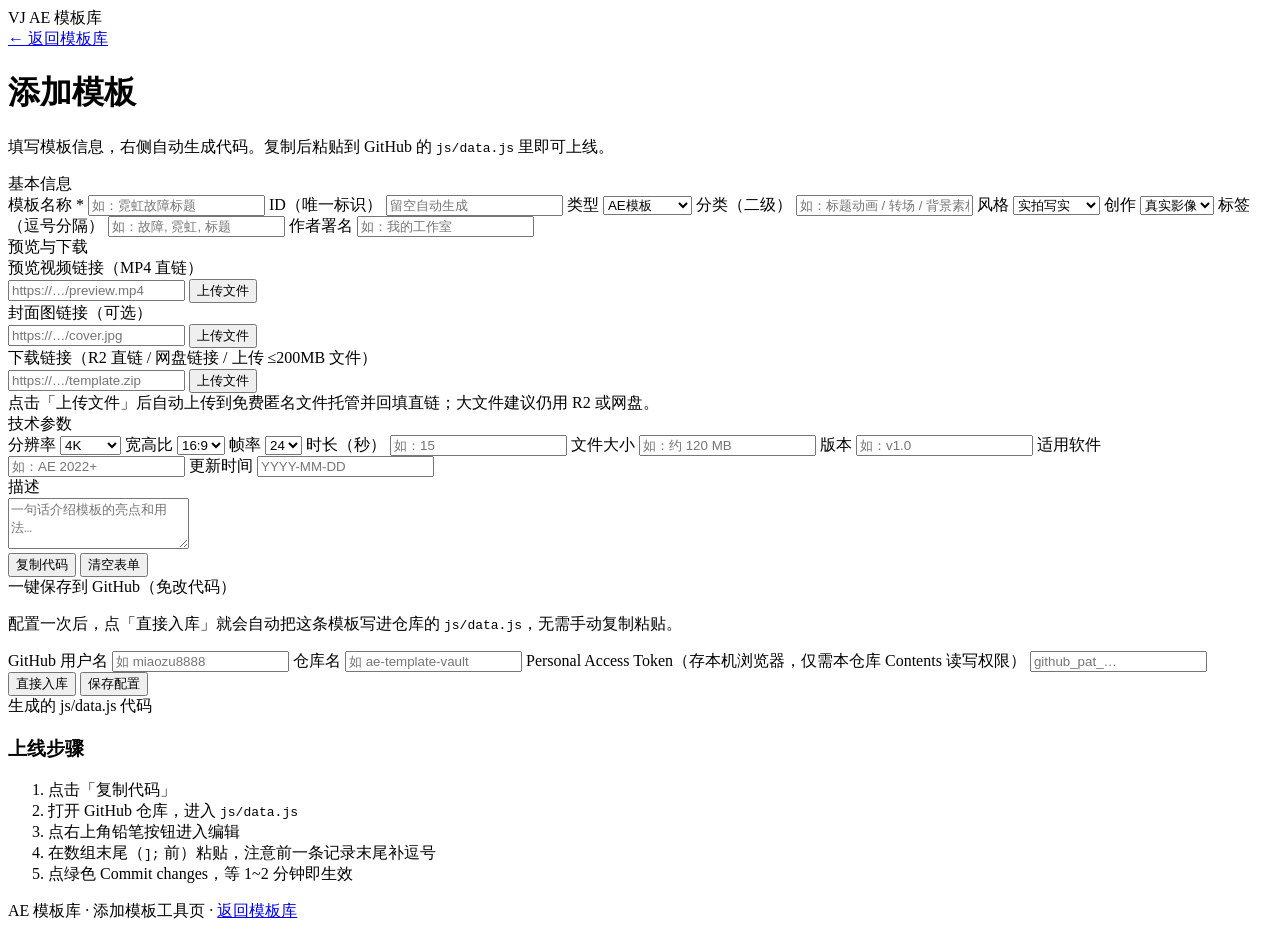
==== add.html @ 1073b0d0 "restore correct file: add.html" ====
<!DOCTYPE html>
<html lang="zh-CN">
<head>
  <meta charset="UTF-8" />
  <meta name="viewport" content="width=device-width, initial-scale=1.0" />
  <title>添加模板 · AE 模板库</title>
  <link rel="stylesheet" href="css/style.css" />
  <link rel="stylesheet" href="css/add.css" />
</head>
<body>
  <header class="topbar">
    <div class="topbar-inner">
      <div class="brand">
        <span class="brand-mark">VJ</span>
        <span class="brand-name">AE 模板库</span>
      </div>
      <div class="topbar-actions">
        <a class="add-btn" href="index.html">← 返回模板库</a>
      </div>
    </div>
  </header>

  <main class="add-main">
    <div class="add-col form-col">
      <h1 class="page-title">添加模板</h1>
      <p class="page-desc">填写模板信息，右侧自动生成代码。复制后粘贴到 GitHub 的 <code>js/data.js</code> 里即可上线。</p>

      <div class="form-section">基本信息</div>
      <div class="form-grid">
        <label class="field">
          <span>模板名称 *</span>
          <input type="text" id="f-name" placeholder="如：霓虹故障标题" />
        </label>
        <label class="field">
          <span>ID（唯一标识）</span>
          <input type="text" id="f-id" placeholder="留空自动生成" />
        </label>
        <label class="field">
          <span>类型</span>
          <select id="f-type">
            <option>AE模板</option><option>Pr模板</option><option>视频素材</option><option>C4D模型</option><option>FCP模板</option><option>3dMax模型</option><option>其他</option>
          </select>
        </label>
        <label class="field">
          <span>分类（二级）</span>
          <input type="text" id="f-category" placeholder="如：标题动画 / 转场 / 背景素材" />
        </label>
        <label class="field">
          <span>风格</span>
          <select id="f-style">
            <option>实拍写实</option><option>立体三维</option><option>平面二维</option><option>抽象光影</option><option>故障风</option><option>霓虹赛博</option><option>粒子光效</option><option>简约卡通风</option>
          </select>
        </label>
        <label class="field">
          <span>创作</span>
          <select id="f-source">
            <option>真实影像</option><option>含AI</option><option>不含AI</option>
          </select>
        </label>
        <label class="field">
          <span>标签（逗号分隔）</span>
          <input type="text" id="f-tags" placeholder="如：故障, 霓虹, 标题" />
        </label>
        <label class="field">
          <span>作者署名</span>
          <input type="text" id="f-creator" placeholder="如：我的工作室" />
        </label>
      </div>

      <div class="form-section">预览与下载</div>
      <div class="form-grid">
        <label class="field span-2">
          <span>预览视频链接（MP4 直链）</span>
          <div class="input-row">
            <input type="text" id="f-previewVideo" placeholder="https://…/preview.mp4" />
            <button type="button" class="upload-btn" data-target="f-previewVideo" data-accept="video/*">上传文件</button>
          </div>
        </label>
        <label class="field span-2">
          <span>封面图链接（可选）</span>
          <div class="input-row">
            <input type="text" id="f-coverImage" placeholder="https://…/cover.jpg" />
            <button type="button" class="upload-btn" data-target="f-coverImage" data-accept="image/*">上传文件</button>
          </div>
        </label>
        <label class="field span-2">
          <span>下载链接（R2 直链 / 网盘链接 / 上传 ≤200MB 文件）</span>
          <div class="input-row">
            <input type="text" id="f-downloadUrl" placeholder="https://…/template.zip" />
            <button type="button" class="upload-btn" data-target="f-downloadUrl" data-accept=".zip,.rar,.7z,.aep,.prproj">上传文件</button>
          </div>
        </label>
      </div>
      <div class="upload-hint">点击「上传文件」后自动上传到免费匿名文件托管并回填直链；大文件建议仍用 R2 或网盘。</div>

      <div class="form-section">技术参数</div>
      <div class="form-grid">
        <label class="field">
          <span>分辨率</span>
          <select id="f-resolution">
            <option>4K</option><option>1080P</option><option>720P</option>
          </select>
        </label>
        <label class="field">
          <span>宽高比</span>
          <select id="f-ratio">
            <option>16:9</option><option>9:16</option><option>1:1</option><option>4:3</option>
          </select>
        </label>
        <label class="field">
          <span>帧率</span>
          <select id="f-fps">
            <option>24</option><option>25</option><option>30</option><option>60</option>
          </select>
        </label>
        <label class="field">
          <span>时长（秒）</span>
          <input type="number" id="f-duration" min="0" placeholder="如：15" />
        </label>
        <label class="field">
          <span>文件大小</span>
          <input type="text" id="f-fileSize" placeholder="如：约 120 MB" />
        </label>
        <label class="field">
          <span>版本</span>
          <input type="text" id="f-version" placeholder="如：v1.0" />
        </label>
        <label class="field">
          <span>适用软件</span>
          <input type="text" id="f-software" placeholder="如：AE 2022+" />
        </label>
        <label class="field">
          <span>更新时间</span>
          <input type="text" id="f-updatedAt" placeholder="YYYY-MM-DD" />
        </label>
      </div>

      <div class="form-section">描述</div>
      <textarea id="f-description" class="field-textarea" rows="3" placeholder="一句话介绍模板的亮点和用法…"></textarea>

      <div class="form-actions">
        <button class="add-btn" id="btn-copy">复制代码</button>
        <button class="tool-btn" id="btn-clear">清空表单</button>
      </div>

      <div class="github-save">
        <div class="form-section">一键保存到 GitHub（免改代码）</div>
        <p class="page-desc">配置一次后，点「直接入库」就会自动把这条模板写进仓库的 <code>js/data.js</code>，无需手动复制粘贴。</p>
        <div class="form-grid">
          <label class="field">
            <span>GitHub 用户名</span>
            <input type="text" id="gh-owner" placeholder="如 miaozu8888" />
          </label>
          <label class="field">
            <span>仓库名</span>
            <input type="text" id="gh-repo" placeholder="如 ae-template-vault" />
          </label>
          <label class="field span-2">
            <span>Personal Access Token（存本机浏览器，仅需本仓库 Contents 读写权限）</span>
            <input type="password" id="gh-token" placeholder="github_pat_…" />
          </label>
        </div>
        <div class="form-actions">
          <button class="add-btn" id="btn-save-github">直接入库</button>
          <button class="tool-btn" id="btn-save-config">保存配置</button>
        </div>
        <div class="save-status" id="save-status"></div>
      </div>
    </div>

    <div class="add-col code-col">
      <div class="code-head">
        <span>生成的 js/data.js 代码</span>
        <span class="code-status" id="code-status"></span>
      </div>
      <pre id="code-output" class="code-output"></pre>

      <div class="usage-steps">
        <h3>上线步骤</h3>
        <ol>
          <li>点击「复制代码」</li>
          <li>打开 GitHub 仓库，进入 <code>js/data.js</code></li>
          <li>点右上角铅笔按钮进入编辑</li>
          <li>在数组末尾（<code>];</code> 前）粘贴，注意前一条记录末尾补逗号</li>
          <li>点绿色 Commit changes，等 1~2 分钟即生效</li>
        </ol>
      </div>
    </div>
  </main>

  <footer class="site-footer">
    <p>AE 模板库 · 添加模板工具页 · <a href="index.html">返回模板库</a></p>
  </footer>

  <script src="js/add.js"></script>
</body>
</html>
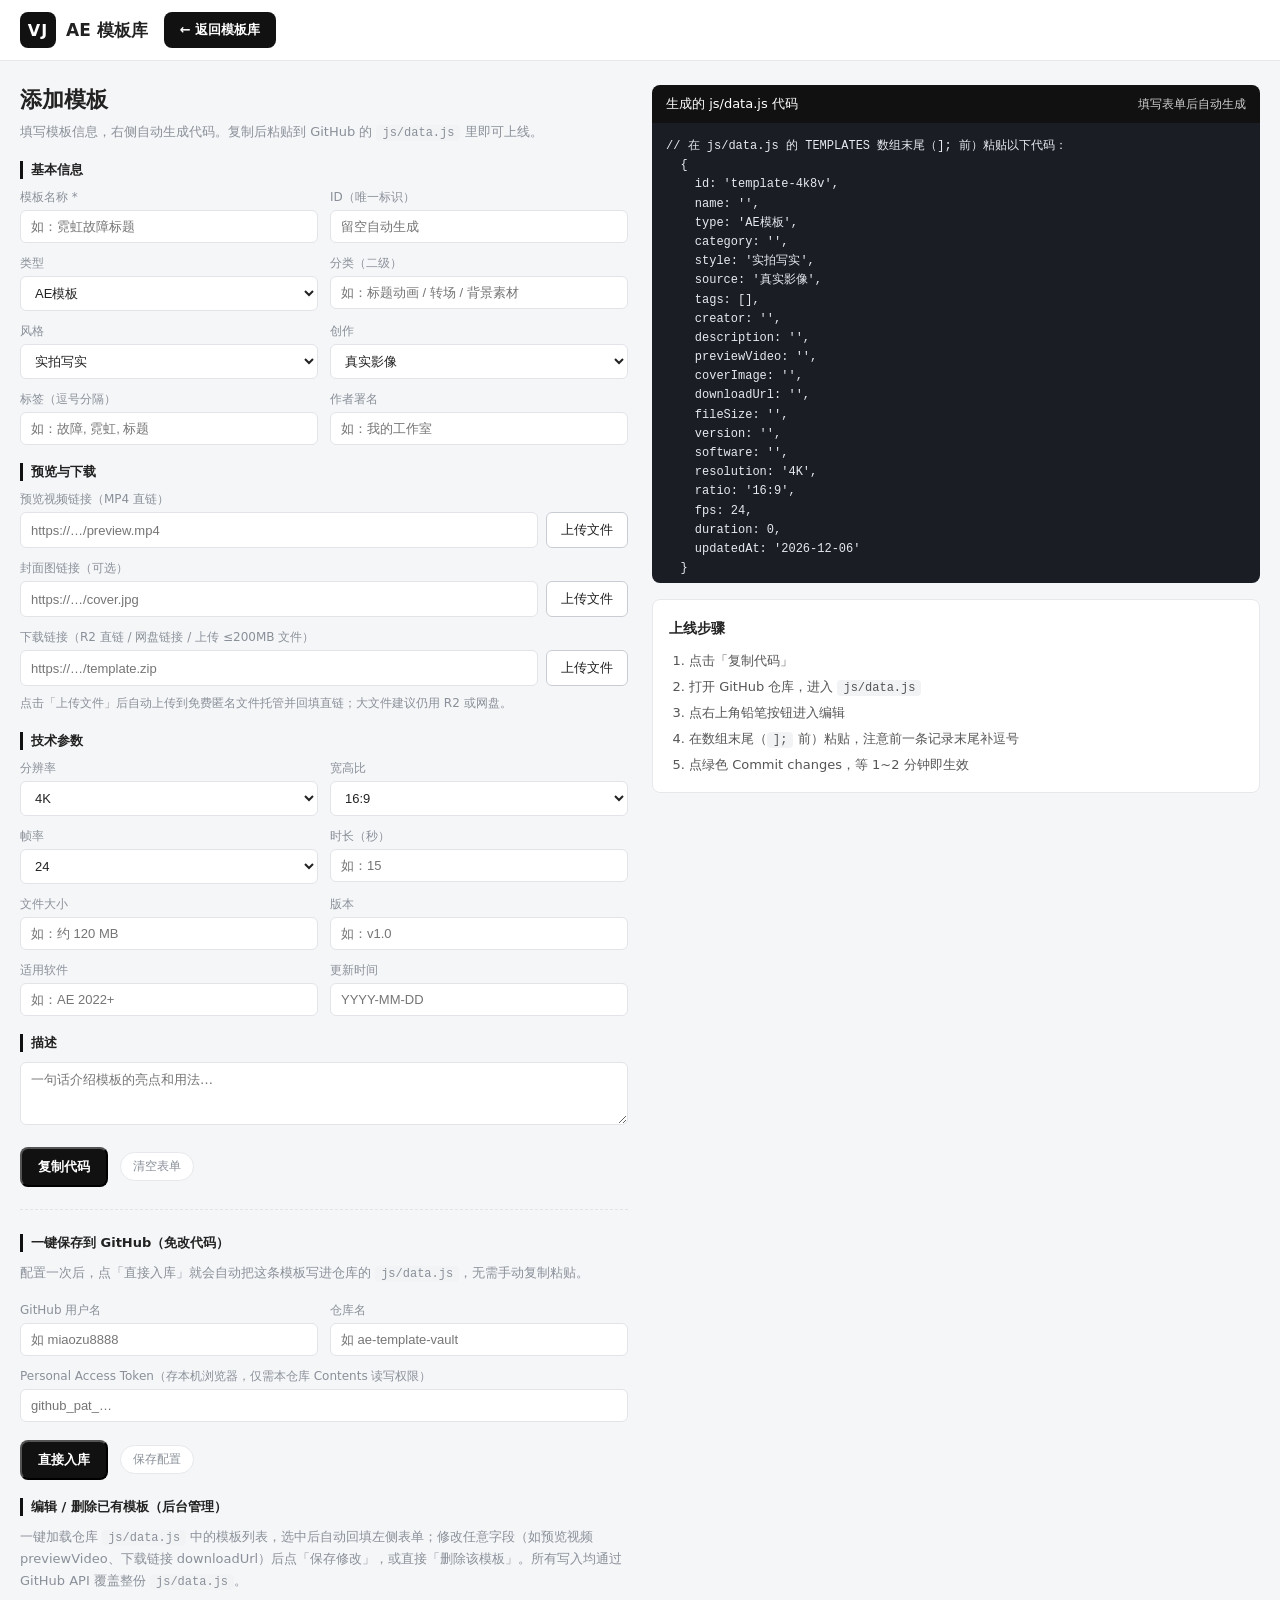
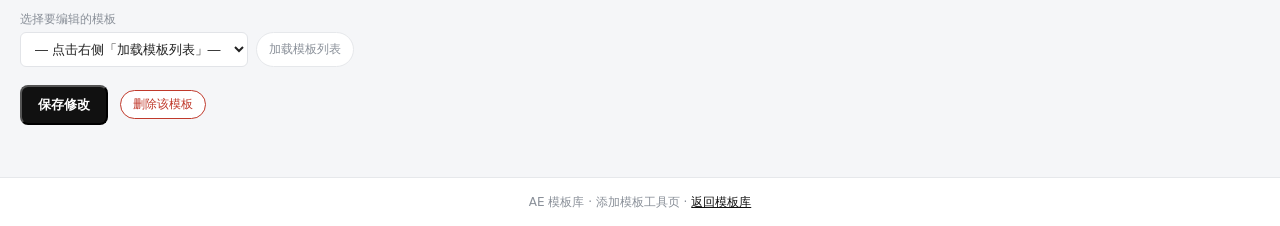
==== commit ca43f457: "feat: add edit/delete existing template admin UI (add.html)" ====
--- a/add.html
+++ b/add.html
@@ -166,6 +166,27 @@
         </div>
         <div class="save-status" id="save-status"></div>
       </div>
+
+      <div class="github-manage">
+        <div class="form-section">编辑 / 删除已有模板（后台管理）</div>
+        <p class="page-desc">一键加载仓库 <code>js/data.js</code> 中的模板列表，选中后自动回填左侧表单；修改任意字段（如预览视频 previewVideo、下载链接 downloadUrl）后点「保存修改」，或直接「删除该模板」。所有写入均通过 GitHub API 覆盖整份 <code>js/data.js</code>。</p>
+        <div class="form-grid">
+          <label class="field span-2">
+            <span>选择要编辑的模板</span>
+            <div class="input-row">
+              <select id="tmpl-list">
+                <option value="">— 点击右侧「加载模板列表」—</option>
+              </select>
+              <button type="button" class="tool-btn" id="btn-load-templates">加载模板列表</button>
+            </div>
+          </label>
+        </div>
+        <div class="form-actions">
+          <button class="add-btn" id="btn-save-edit">保存修改</button>
+          <button type="button" class="tool-btn" id="btn-delete-tmpl" style="color:#c0392b;border-color:#c0392b;">删除该模板</button>
+        </div>
+        <div class="save-status" id="manage-status"></div>
+      </div>
     </div>
 
     <div class="add-col code-col">
--- a/css/style.css
+++ b/css/style.css
@@ -0,0 +1,445 @@
+/* =========================================================
+ * AE 模板库 · 素材平台风格（白底黑高亮）
+ * ========================================================= */
+
+:root {
+  --bg: #f5f6f8;
+  --panel: #fff;
+  --border: #e6e8eb;
+  --text: #222;
+  --text-dim: #8a9099;
+  --ink: #111;
+  --accent: #111;
+  --accent-2: #444;
+  --radius: 8px;
+  --shadow: 0 2px 10px rgba(0, 0, 0, .06);
+}
+
+* { box-sizing: border-box; margin: 0; padding: 0; }
+
+/* 保证 hidden 属性始终隐藏元素（防止被 display:flex 等规则覆盖导致弹窗常显） */
+[hidden] { display: none !important; }
+
+body {
+  background: var(--bg);
+  color: var(--text);
+  font-family: "PingFang SC", "Microsoft YaHei", "Segoe UI", system-ui, sans-serif;
+  min-height: 100vh;
+}
+
+a { color: inherit; text-decoration: none; }
+
+/* ---------- Topbar ---------- */
+.topbar {
+  position: sticky;
+  top: 0;
+  z-index: 20;
+  background: var(--panel);
+  border-bottom: 1px solid var(--border);
+}
+
+.topbar-inner {
+  max-width: 1320px;
+  margin: 0 auto;
+  padding: 12px 20px;
+  display: flex;
+  align-items: center;
+  gap: 16px;
+  flex-wrap: wrap;
+}
+
+.brand { display: flex; align-items: center; gap: 10px; }
+
+.brand-mark {
+  display: inline-flex;
+  align-items: center;
+  justify-content: center;
+  width: 36px;
+  height: 36px;
+  border-radius: 8px;
+  background: var(--ink);
+  color: #fff;
+  font-weight: 800;
+  letter-spacing: 1px;
+}
+
+.brand-name { font-size: 17px; font-weight: 700; }
+
+.search-input {
+  flex: 1;
+  min-width: 220px;
+  padding: 9px 14px;
+  border-radius: var(--radius);
+  border: 1px solid var(--border);
+  background: var(--bg);
+  color: var(--text);
+  font-size: 14px;
+  outline: none;
+  transition: border-color .2s;
+}
+
+.search-input:focus { border-color: var(--ink); background: #fff; }
+.search-input::placeholder { color: var(--text-dim); }
+
+.topbar-actions { display: flex; gap: 10px; align-items: center; }
+
+.sort-select {
+  padding: 9px 12px;
+  border-radius: var(--radius);
+  border: 1px solid var(--border);
+  background: var(--panel);
+  color: var(--text);
+  font-size: 13px;
+  outline: none;
+  cursor: pointer;
+}
+
+.add-btn {
+  display: inline-block;
+  padding: 9px 16px;
+  border-radius: var(--radius);
+  background: var(--ink);
+  color: #fff;
+  font-size: 13px;
+  font-weight: 600;
+  cursor: pointer;
+  transition: opacity .2s;
+  white-space: nowrap;
+}
+
+.add-btn:hover { opacity: .82; }
+
+/* ---------- Filter panel ---------- */
+.filter-panel {
+  background: var(--panel);
+  border-bottom: 1px solid var(--border);
+}
+
+.filter-inner {
+  max-width: 1320px;
+  margin: 0 auto;
+  padding: 10px 20px 12px;
+}
+
+.filter-row {
+  display: flex;
+  align-items: center;
+  gap: 14px;
+  padding: 6px 0;
+  flex-wrap: wrap;
+}
+
+.filter-label {
+  width: 44px;
+  flex-shrink: 0;
+  font-size: 13px;
+  color: var(--text-dim);
+}
+
+.filter-tags { display: flex; gap: 8px; flex-wrap: wrap; align-items: center; }
+
+.filter-tag {
+  padding: 5px 14px;
+  border-radius: 999px;
+  background: #f2f3f5;
+  color: #555;
+  font-size: 13px;
+  cursor: pointer;
+  user-select: none;
+  transition: all .15s;
+  border: 1px solid transparent;
+}
+
+.filter-tag:hover { color: var(--ink); border-color: #d5d8dd; }
+
+.filter-tag.active {
+  background: var(--ink);
+  color: #fff;
+}
+
+.adv-select {
+  padding: 6px 10px;
+  border-radius: 999px;
+  border: 1px solid #e2e4e8;
+  background: #fff;
+  color: #555;
+  font-size: 13px;
+  outline: none;
+  cursor: pointer;
+}
+
+.filter-tools {
+  margin-left: auto;
+  display: flex;
+  gap: 10px;
+  align-items: center;
+}
+
+.tool-btn {
+  padding: 5px 12px;
+  border-radius: 999px;
+  border: 1px solid var(--border);
+  background: #fff;
+  color: var(--text-dim);
+  font-size: 12px;
+  cursor: pointer;
+  transition: all .15s;
+}
+
+.tool-btn:hover { color: var(--ink); border-color: #b8bcc2; }
+
+.filter-panel.collapsed .filter-row:not(:first-child) { display: none; }
+
+/* ---------- Main ---------- */
+.site-main {
+  max-width: 1320px;
+  margin: 0 auto;
+  padding: 16px 20px 40px;
+}
+
+.stats-line { color: var(--text-dim); font-size: 13px; margin-bottom: 14px; }
+
+.grid {
+  display: grid;
+  grid-template-columns: repeat(auto-fill, minmax(240px, 1fr));
+  gap: 16px;
+}
+
+.card {
+  background: var(--panel);
+  border: 1px solid var(--border);
+  border-radius: var(--radius);
+  overflow: hidden;
+  cursor: pointer;
+  transition: transform .18s, box-shadow .18s;
+  display: flex;
+  flex-direction: column;
+}
+
+.card:hover {
+  transform: translateY(-2px);
+  box-shadow: 0 6px 20px rgba(0, 0, 0, .10);
+}
+
+.card-media {
+  position: relative;
+  aspect-ratio: 16 / 9;
+  background: #0d0f14;
+  overflow: hidden;
+}
+
+.card-media video,
+.card-media img {
+  width: 100%;
+  height: 100%;
+  object-fit: cover;
+  display: block;
+}
+
+.media-placeholder {
+  width: 100%;
+  height: 100%;
+  display: flex;
+  align-items: center;
+  justify-content: center;
+  color: #6b7280;
+  font-size: 12px;
+  background: #f0f1f3;
+}
+
+.media-badge {
+  position: absolute;
+  top: 8px;
+  left: 8px;
+  padding: 2px 8px;
+  border-radius: 4px;
+  font-size: 11px;
+  background: rgba(0, 0, 0, .7);
+  color: #fff;
+}
+
+.media-badge.nodl { background: rgba(245, 166, 35, .9); }
+
+.corner-badge {
+  position: absolute;
+  right: 8px;
+  bottom: 8px;
+  padding: 2px 8px;
+  border-radius: 4px;
+  font-size: 11px;
+  background: rgba(0, 0, 0, .72);
+  color: #fff;
+  line-height: 1.4;
+  text-align: right;
+}
+
+.card-body { padding: 10px 12px 12px; display: flex; flex-direction: column; gap: 6px; flex: 1; }
+
+.card-title {
+  font-size: 14px;
+  font-weight: 600;
+  line-height: 1.45;
+  color: #222;
+  display: -webkit-box;
+  -webkit-line-clamp: 2;
+  -webkit-box-orient: vertical;
+  overflow: hidden;
+}
+
+.card-meta {
+  display: flex;
+  align-items: center;
+  gap: 6px;
+  font-size: 12px;
+  color: var(--text-dim);
+}
+
+.card-meta .type-tag { color: var(--ink); font-weight: 600; }
+
+.card-tags { display: flex; flex-wrap: wrap; gap: 6px; }
+
+.tag {
+  padding: 2px 8px;
+  border-radius: 4px;
+  font-size: 11px;
+  background: #f2f3f5;
+  color: #555;
+}
+
+.card-footer {
+  margin-top: auto;
+  display: flex;
+  align-items: center;
+  justify-content: space-between;
+  padding-top: 4px;
+}
+
+.download-btn {
+  padding: 5px 14px;
+  border-radius: 6px;
+  font-size: 12px;
+  background: var(--ink);
+  color: #fff;
+  transition: opacity .2s;
+}
+
+.download-btn:hover { opacity: .82; }
+.download-btn.disabled { background: #d0d3d8; pointer-events: none; }
+
+/* ---------- Empty ---------- */
+.empty-state {
+  text-align: center;
+  padding: 60px 0;
+  color: var(--text-dim);
+}
+
+.empty-icon { font-size: 40px; margin-bottom: 10px; }
+.empty-state .add-btn { margin-top: 14px; }
+
+/* ---------- Modal ---------- */
+.modal-mask {
+  position: fixed;
+  inset: 0;
+  background: rgba(0, 0, 0, .55);
+  z-index: 100;
+  display: flex;
+  align-items: center;
+  justify-content: center;
+  padding: 24px;
+}
+
+.modal {
+  background: #fff;
+  border-radius: 12px;
+  max-width: 860px;
+  width: 100%;
+  max-height: 90vh;
+  overflow: auto;
+  position: relative;
+  box-shadow: 0 12px 40px rgba(0, 0, 0, .2);
+}
+
+.modal-close {
+  position: absolute;
+  top: 12px;
+  right: 12px;
+  width: 34px;
+  height: 34px;
+  border-radius: 50%;
+  border: none;
+  background: rgba(0, 0, 0, .45);
+  color: #fff;
+  font-size: 18px;
+  cursor: pointer;
+  z-index: 2;
+}
+
+.modal-close:hover { background: rgba(0, 0, 0, .7); }
+
+.modal-body { padding: 18px; }
+
+.modal-video { width: 100%; aspect-ratio: 16 / 9; background: #000; border-radius: 8px; }
+
+.modal-placeholder {
+  width: 100%;
+  aspect-ratio: 16 / 9;
+  border-radius: 8px;
+  display: flex;
+  align-items: center;
+  justify-content: center;
+  background: #f0f1f3;
+  color: var(--text-dim);
+}
+
+.modal-title { font-size: 20px; font-weight: 700; margin-top: 14px; }
+
+.modal-desc { color: #555; font-size: 14px; line-height: 1.7; margin-top: 10px; }
+
+.modal-info {
+  display: grid;
+  grid-template-columns: repeat(auto-fit, minmax(150px, 1fr));
+  gap: 10px;
+  margin-top: 14px;
+  font-size: 13px;
+  color: var(--text-dim);
+}
+
+.modal-info b { color: #222; font-weight: 600; }
+
+.modal-download {
+  display: inline-block;
+  margin-top: 18px;
+  padding: 10px 22px;
+  border-radius: 8px;
+  font-size: 14px;
+  font-weight: 600;
+  background: var(--ink);
+  color: #fff;
+}
+
+.modal-download.disabled { background: #d0d3d8; pointer-events: none; }
+
+.hint { margin-top: 10px; font-size: 12px; color: #d97706; }
+
+/* ---------- Footer ---------- */
+.site-footer {
+  border-top: 1px solid var(--border);
+  padding: 16px 20px;
+  text-align: center;
+  color: var(--text-dim);
+  font-size: 12px;
+  background: #fff;
+}
+
+.site-footer code {
+  background: #f2f3f5;
+  border-radius: 4px;
+  padding: 1px 6px;
+}
+
+.site-footer a { color: var(--ink); text-decoration: underline; }
+
+@media (max-width: 640px) {
+  .topbar-inner { flex-direction: column; align-items: stretch; }
+  .filter-tools { margin-left: 0; }
+}
--- a/css/add.css
+++ b/css/add.css
@@ -0,0 +1,170 @@
+/* =========================================================
+ * 添加模板工具页 · 独立样式
+ * ========================================================= */
+
+.add-main {
+  max-width: 1280px;
+  margin: 0 auto;
+  padding: 24px 20px 40px;
+  display: grid;
+  grid-template-columns: 1fr 1fr;
+  gap: 24px;
+  align-items: start;
+}
+
+.add-col { min-width: 0; }
+
+.page-title { font-size: 22px; font-weight: 700; }
+.page-desc { color: #8a9099; font-size: 13px; margin: 6px 0 18px; line-height: 1.7; }
+.page-desc code, .usage-steps code {
+  background: #f2f3f5;
+  border-radius: 4px;
+  padding: 1px 6px;
+  font-size: 12px;
+}
+
+.form-section {
+  font-size: 13px;
+  font-weight: 700;
+  color: #222;
+  margin: 18px 0 10px;
+  padding-left: 8px;
+  border-left: 3px solid #111;
+}
+
+.form-grid {
+  display: grid;
+  grid-template-columns: repeat(auto-fill, minmax(200px, 1fr));
+  gap: 12px;
+}
+
+.field { display: flex; flex-direction: column; gap: 4px; }
+.field.span-2 { grid-column: span 2; }
+
+.field span { font-size: 12px; color: #8a9099; }
+
+.field input, .field select, .field-textarea {
+  padding: 8px 10px;
+  border-radius: 6px;
+  border: 1px solid #e2e4e8;
+  background: #fff;
+  color: #222;
+  font-size: 13px;
+  outline: none;
+  transition: border-color .15s;
+}
+
+.field input:focus, .field select:focus, .field-textarea:focus { border-color: #111; }
+
+.field-textarea {
+  width: 100%;
+  resize: vertical;
+  font-family: inherit;
+}
+
+.form-actions {
+  margin-top: 18px;
+  display: flex;
+  gap: 12px;
+  align-items: center;
+}
+
+/* ---------- 上传按钮 ---------- */
+.input-row { display: flex; gap: 8px; align-items: stretch; }
+.input-row input { flex: 1; }
+
+.upload-btn {
+  padding: 8px 14px;
+  border-radius: 6px;
+  border: 1px solid #c9cdd3;
+  background: #fff;
+  color: #222;
+  font-size: 13px;
+  cursor: pointer;
+  white-space: nowrap;
+  transition: all .15s;
+}
+
+.upload-btn:hover { border-color: #111; color: #111; }
+.upload-btn.uploading { opacity: .5; pointer-events: none; }
+
+.upload-hint {
+  margin-top: 8px;
+  font-size: 12px;
+  color: #8a9099;
+  line-height: 1.6;
+}
+
+/* ---------- GitHub 一键保存 ---------- */
+.github-save {
+  margin-top: 22px;
+  padding-top: 6px;
+  border-top: 1px dashed #e2e4e8;
+}
+
+.save-status {
+  margin-top: 12px;
+  font-size: 13px;
+  line-height: 1.7;
+  color: #555;
+  white-space: pre-wrap;
+}
+
+.save-status.ok { color: #1a7f37; }
+.save-status.err { color: #c0392b; }
+
+/* ---------- Code column ---------- */
+.code-col {
+  position: sticky;
+  top: 74px;
+}
+
+.code-head {
+  display: flex;
+  justify-content: space-between;
+  align-items: center;
+  padding: 10px 14px;
+  background: #111;
+  color: #fff;
+  font-size: 13px;
+  border-radius: 8px 8px 0 0;
+}
+
+.code-status { font-size: 12px; opacity: .8; }
+
+.code-output {
+  background: #1a1d24;
+  color: #e6e9f0;
+  font-family: Consolas, "Courier New", monospace;
+  font-size: 12px;
+  line-height: 1.6;
+  padding: 14px;
+  max-height: 460px;
+  overflow: auto;
+  white-space: pre-wrap;
+  word-break: break-all;
+  border-radius: 0 0 8px 8px;
+}
+
+.code-output .hl-key { color: #ff79c6; }
+.code-output .hl-str { color: #f1fa8c; }
+.code-output .hl-num { color: #bd93f9; }
+
+.usage-steps {
+  margin-top: 16px;
+  background: #fff;
+  border: 1px solid #e6e8eb;
+  border-radius: 8px;
+  padding: 14px 16px;
+  font-size: 13px;
+  color: #555;
+  line-height: 2;
+}
+
+.usage-steps h3 { font-size: 14px; color: #222; margin-bottom: 6px; }
+.usage-steps ol { padding-left: 20px; }
+
+@media (max-width: 900px) {
+  .add-main { grid-template-columns: 1fr; }
+  .code-col { position: static; }
+}
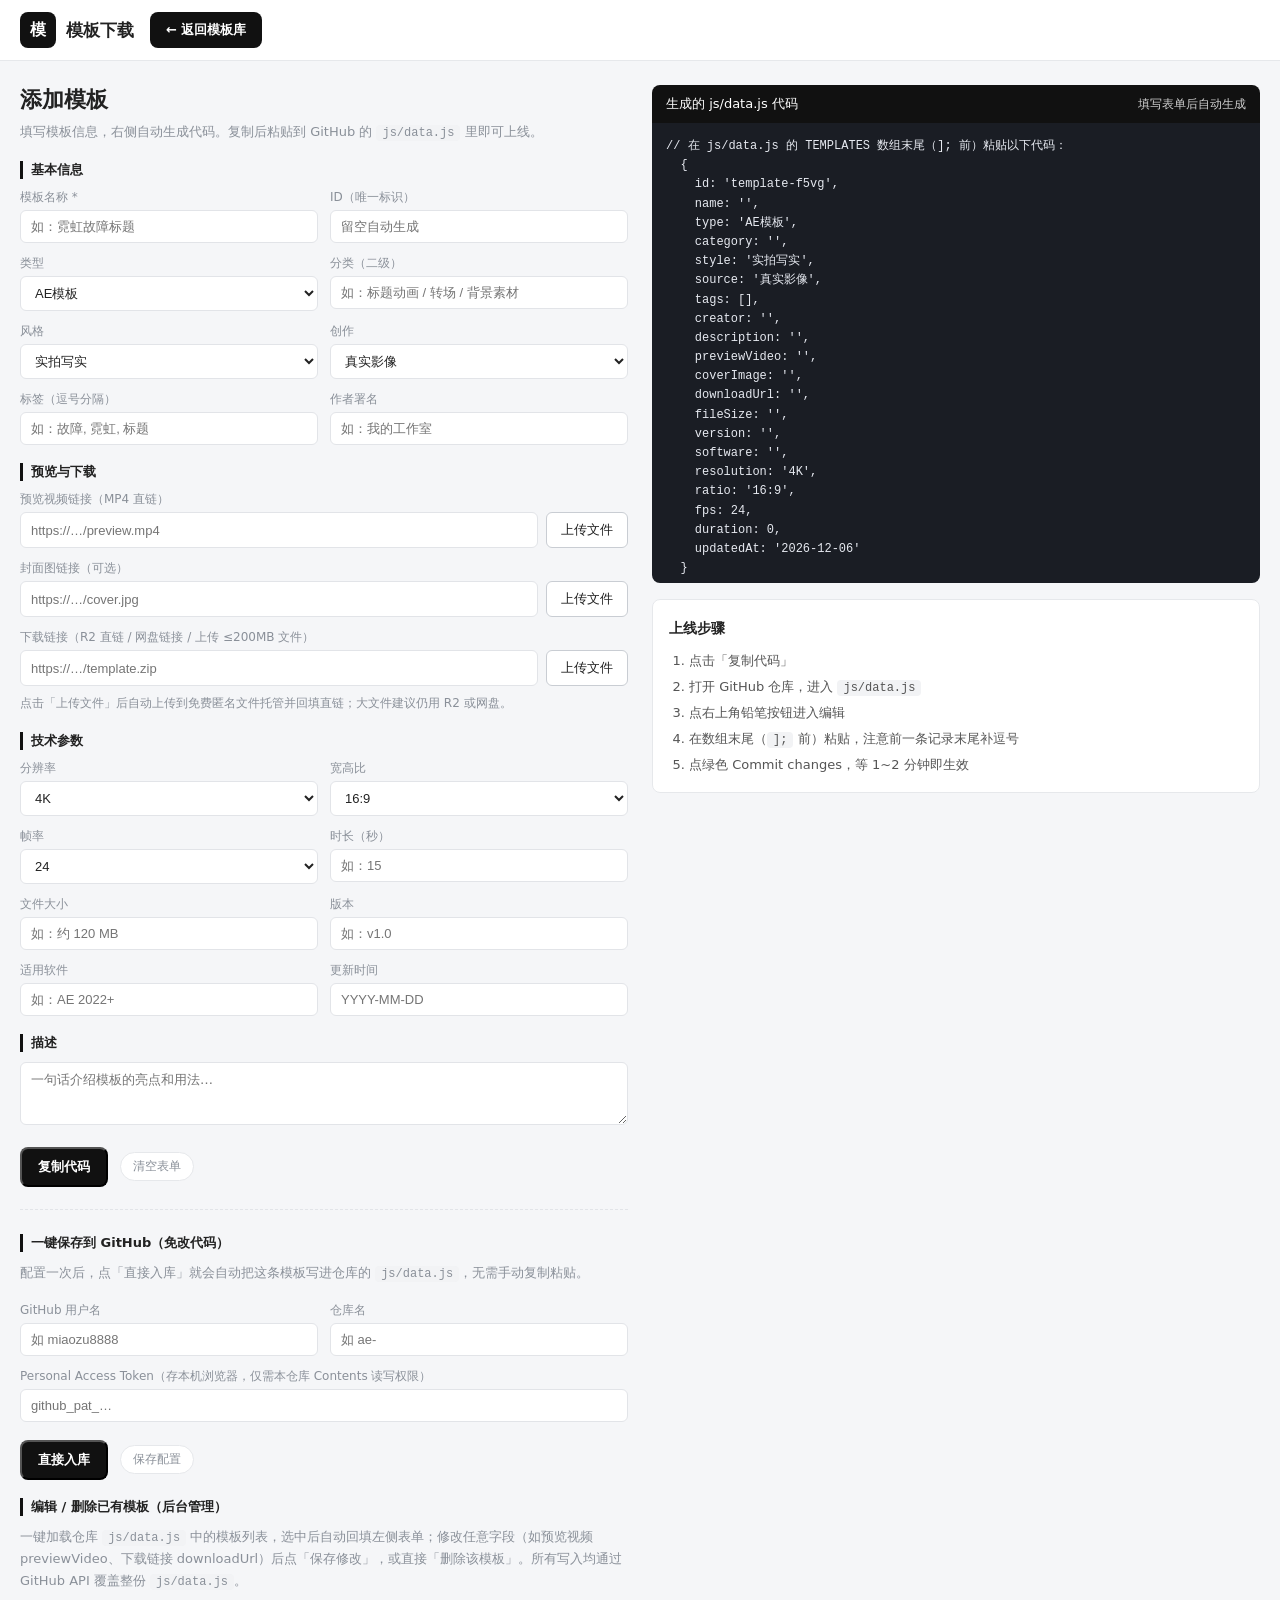
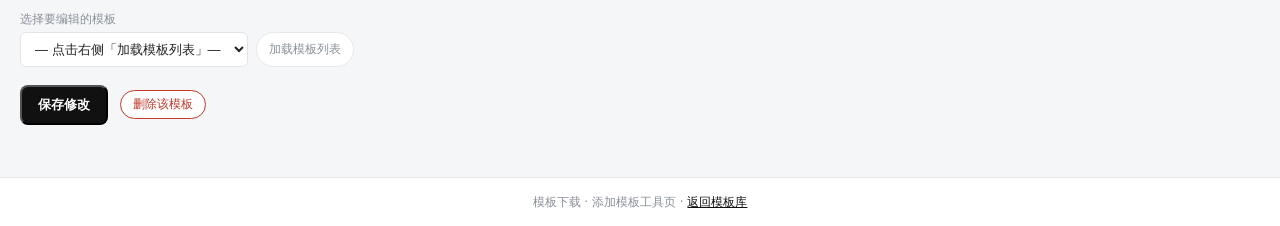
==== commit 8a2dd0cc: "品牌更名为模板下载，删除VJ字样" ====
--- a/add.html
+++ b/add.html
@@ -3,7 +3,7 @@
 <head>
   <meta charset="UTF-8" />
   <meta name="viewport" content="width=device-width, initial-scale=1.0" />
-  <title>添加模板 · AE 模板库</title>
+  <title>添加模板 · 模板下载</title>
   <link rel="stylesheet" href="css/style.css" />
   <link rel="stylesheet" href="css/add.css" />
 </head>
@@ -11,8 +11,8 @@
   <header class="topbar">
     <div class="topbar-inner">
       <div class="brand">
-        <span class="brand-mark">VJ</span>
-        <span class="brand-name">AE 模板库</span>
+        <span class="brand-mark">模</span>
+        <span class="brand-name">模板下载</span>
       </div>
       <div class="topbar-actions">
         <a class="add-btn" href="index.html">← 返回模板库</a>
@@ -153,7 +153,7 @@
           </label>
           <label class="field">
             <span>仓库名</span>
-            <input type="text" id="gh-repo" placeholder="如 ae-template-vault" />
+            <input type="text" id="gh-repo" placeholder="如 ae-" />
           </label>
           <label class="field span-2">
             <span>Personal Access Token（存本机浏览器，仅需本仓库 Contents 读写权限）</span>
@@ -210,7 +210,7 @@
   </main>
 
   <footer class="site-footer">
-    <p>AE 模板库 · 添加模板工具页 · <a href="index.html">返回模板库</a></p>
+    <p>模板下载 · 添加模板工具页 · <a href="index.html">返回模板库</a></p>
   </footer>
 
   <script src="js/add.js"></script>
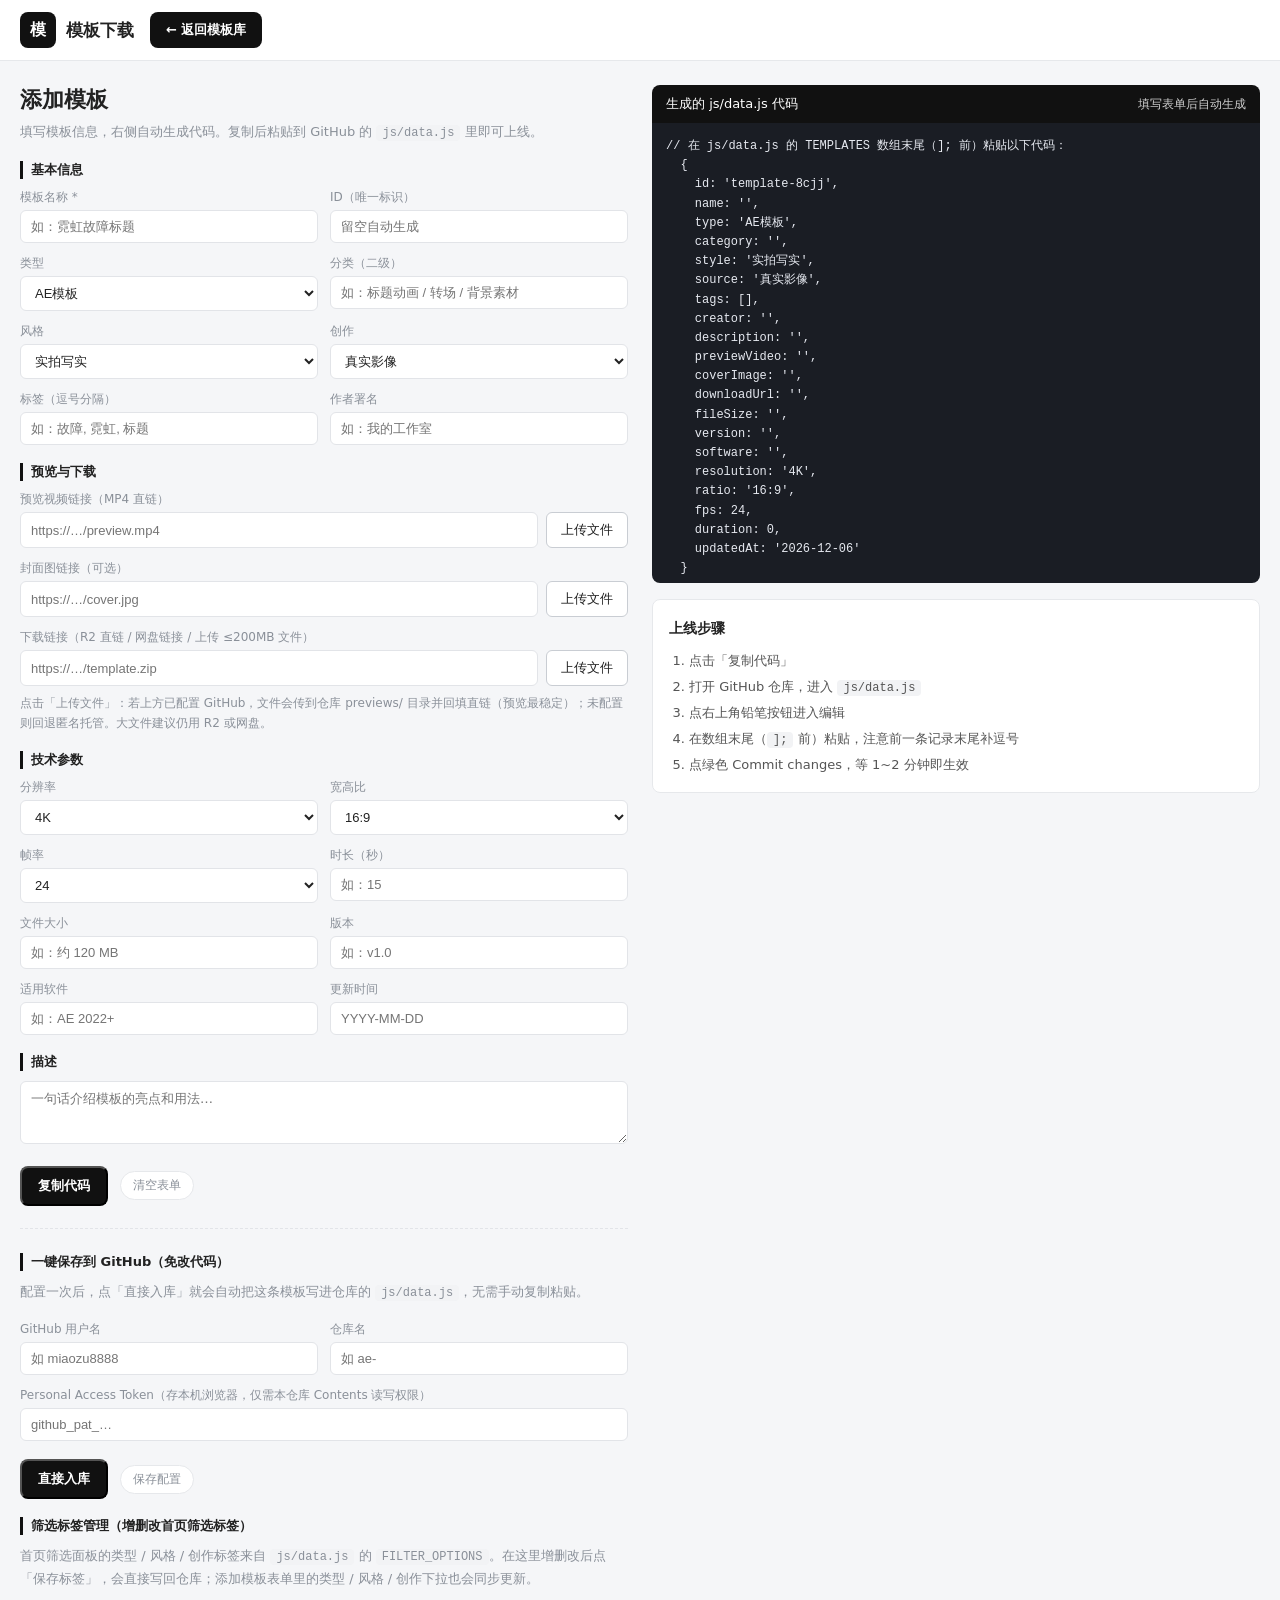
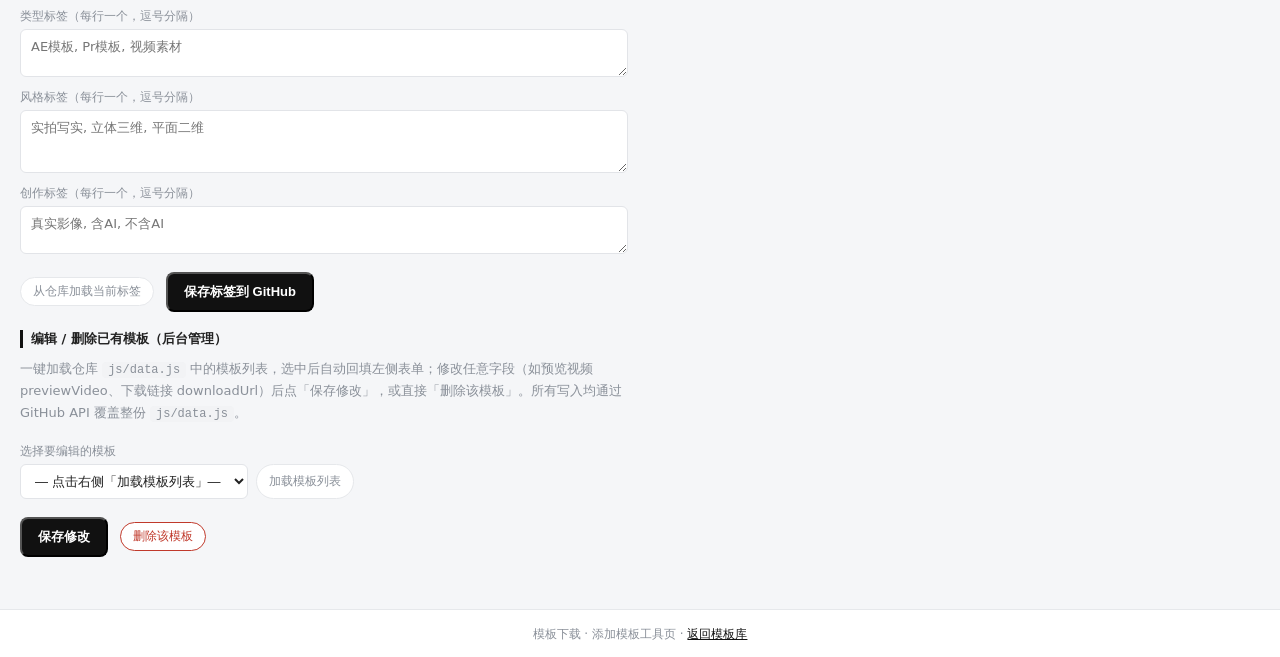
==== commit 90d6ee48: "update add.html" ====
--- a/add.html
+++ b/add.html
@@ -1,4 +1,4 @@
-<!DOCTYPE html>
+﻿<!DOCTYPE html>
 <html lang="zh-CN">
 <head>
   <meta charset="UTF-8" />
@@ -91,7 +91,7 @@
           </div>
         </label>
       </div>
-      <div class="upload-hint">点击「上传文件」后自动上传到免费匿名文件托管并回填直链；大文件建议仍用 R2 或网盘。</div>
+      <div class="upload-hint">点击「上传文件」：若上方已配置 GitHub，文件会传到仓库 previews/ 目录并回填直链（预览最稳定）；未配置则回退匿名托管。大文件建议仍用 R2 或网盘。</div>
 
       <div class="form-section">技术参数</div>
       <div class="form-grid">
@@ -165,6 +165,30 @@
           <button class="tool-btn" id="btn-save-config">保存配置</button>
         </div>
         <div class="save-status" id="save-status"></div>
+      </div>
+
+      <div class="github-manage">
+        <div class="form-section">筛选标签管理（增删改首页筛选标签）</div>
+        <p class="page-desc">首页筛选面板的类型 / 风格 / 创作标签来自 <code>js/data.js</code> 的 <code>FILTER_OPTIONS</code>。在这里增删改后点「保存标签」，会直接写回仓库；添加模板表单里的类型 / 风格 / 创作下拉也会同步更新。</p>
+        <div class="form-grid">
+          <label class="field span-2">
+            <span>类型标签（每行一个，逗号分隔）</span>
+            <textarea id="fo-type" class="field-textarea" rows="2" placeholder="AE模板, Pr模板, 视频素材"></textarea>
+          </label>
+          <label class="field span-2">
+            <span>风格标签（每行一个，逗号分隔）</span>
+            <textarea id="fo-style" class="field-textarea" rows="3" placeholder="实拍写实, 立体三维, 平面二维"></textarea>
+          </label>
+          <label class="field span-2">
+            <span>创作标签（每行一个，逗号分隔）</span>
+            <textarea id="fo-source" class="field-textarea" rows="2" placeholder="真实影像, 含AI, 不含AI"></textarea>
+          </label>
+        </div>
+        <div class="form-actions">
+          <button class="tool-btn" id="btn-load-filter-options">从仓库加载当前标签</button>
+          <button class="add-btn" id="btn-save-filter-options">保存标签到 GitHub</button>
+        </div>
+        <div class="save-status" id="filter-status"></div>
       </div>
 
       <div class="github-manage">
@@ -213,6 +237,8 @@
     <p>模板下载 · 添加模板工具页 · <a href="index.html">返回模板库</a></p>
   </footer>
 
+  <script src="js/data.js"></script>
   <script src="js/add.js"></script>
 </body>
 </html>
+
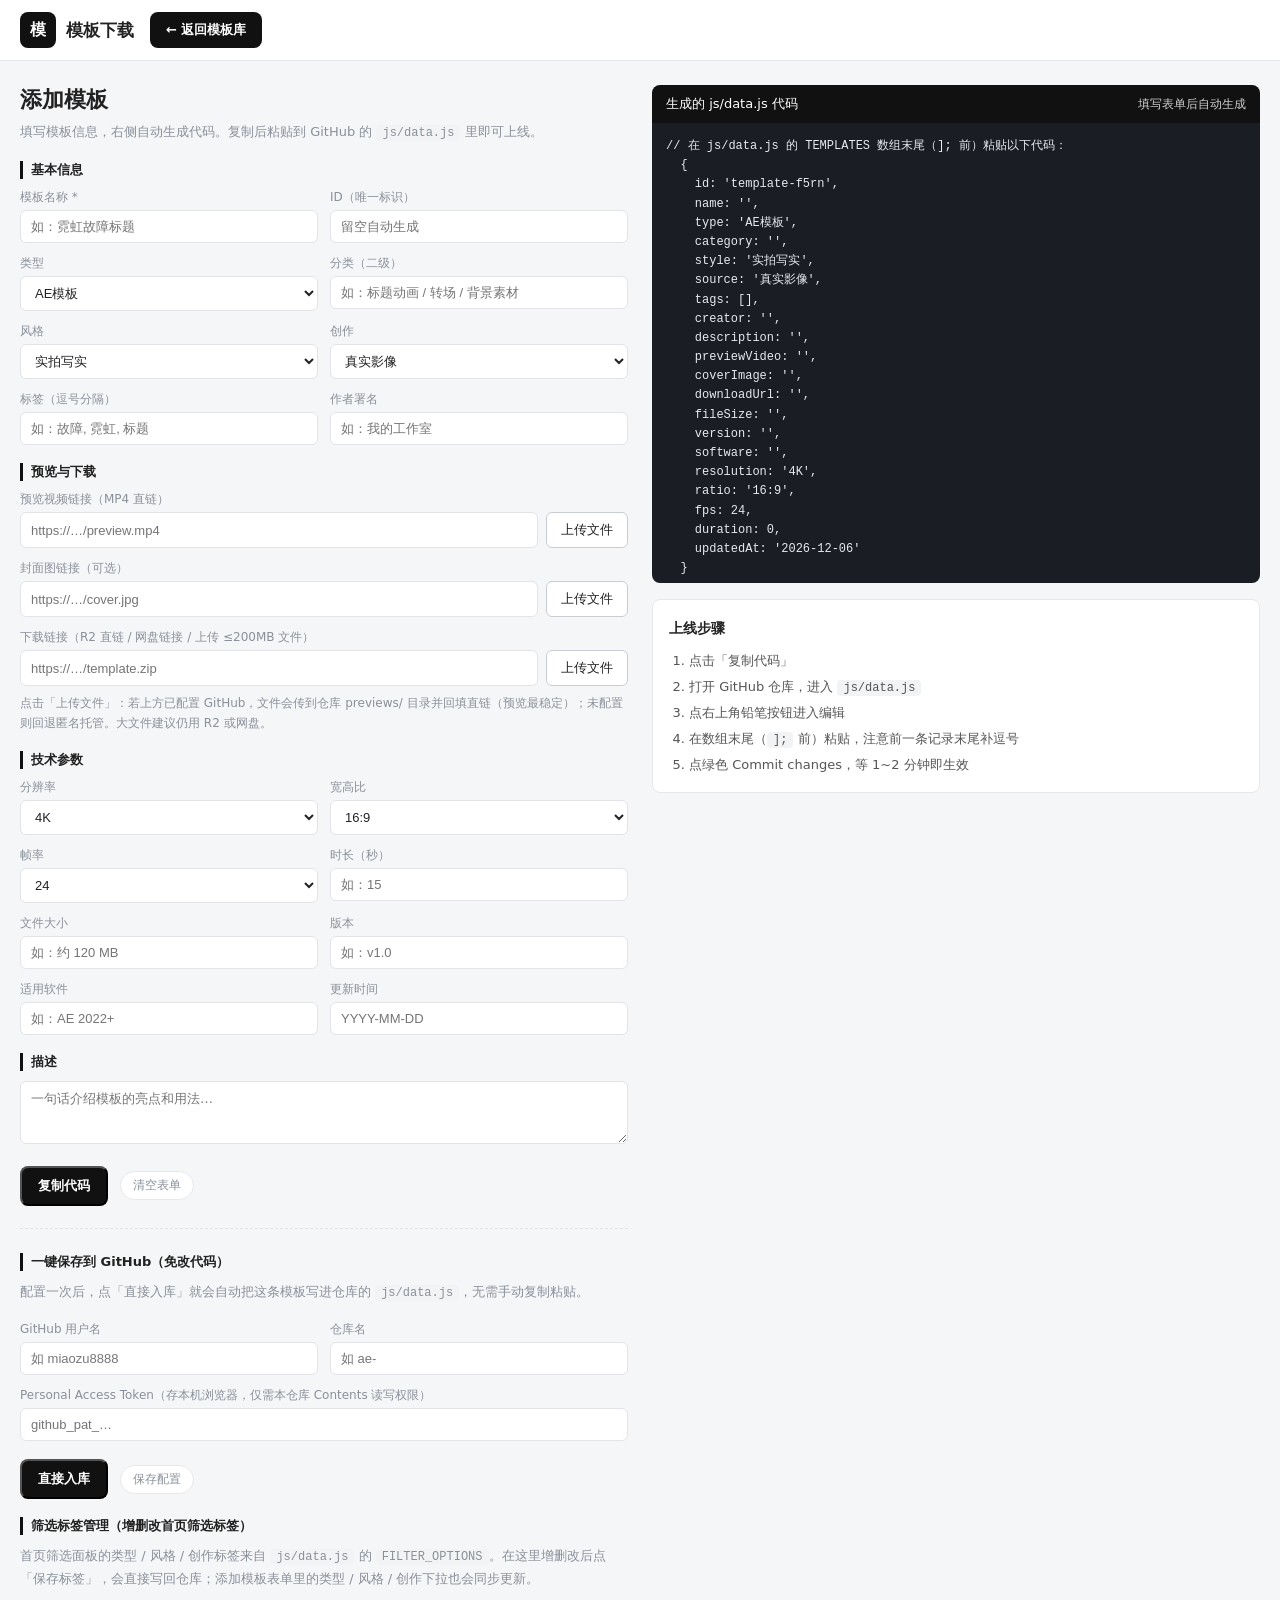
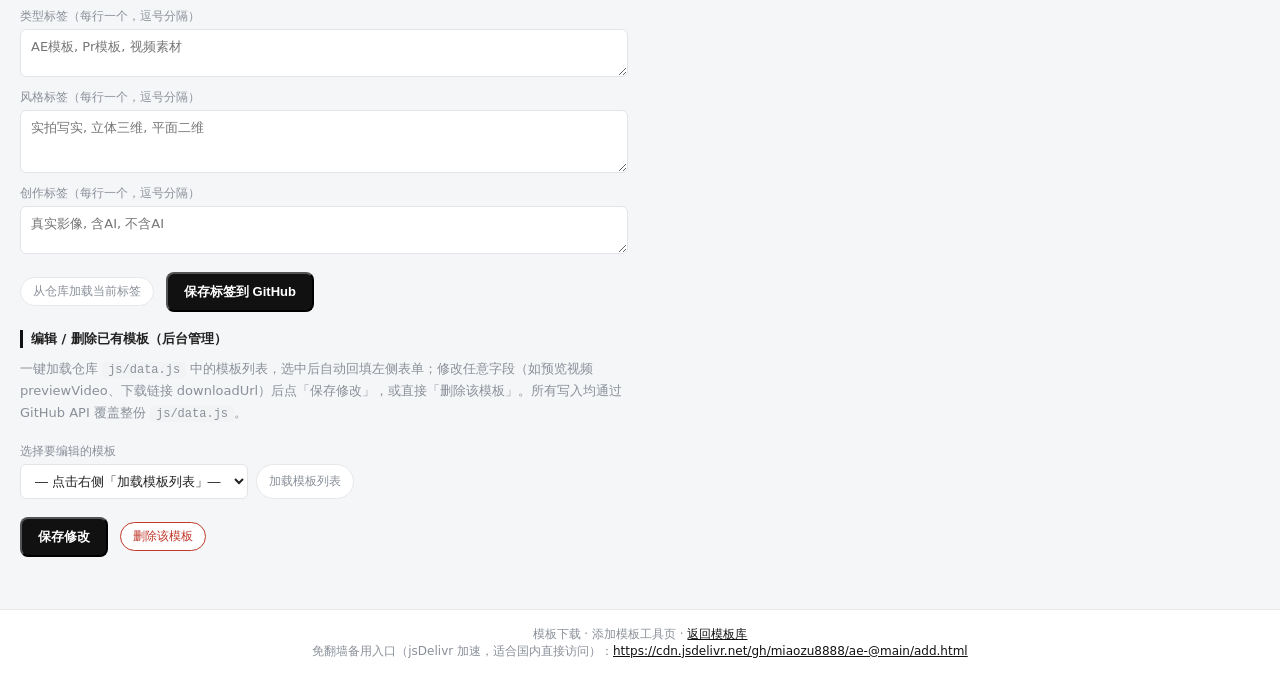
==== commit 8e8dc7b0: "页脚增加免翻墙备用入口提示" ====
--- a/add.html
+++ b/add.html
@@ -235,6 +235,7 @@
 
   <footer class="site-footer">
     <p>模板下载 · 添加模板工具页 · <a href="index.html">返回模板库</a></p>
+    <p>免翻墙备用入口（jsDelivr 加速，适合国内直接访问）：<a href="https://cdn.jsdelivr.net/gh/miaozu8888/ae-@main/add.html" target="_blank" rel="noopener">https://cdn.jsdelivr.net/gh/miaozu8888/ae-@main/add.html</a></p>
   </footer>
 
   <script src="js/data.js"></script>
